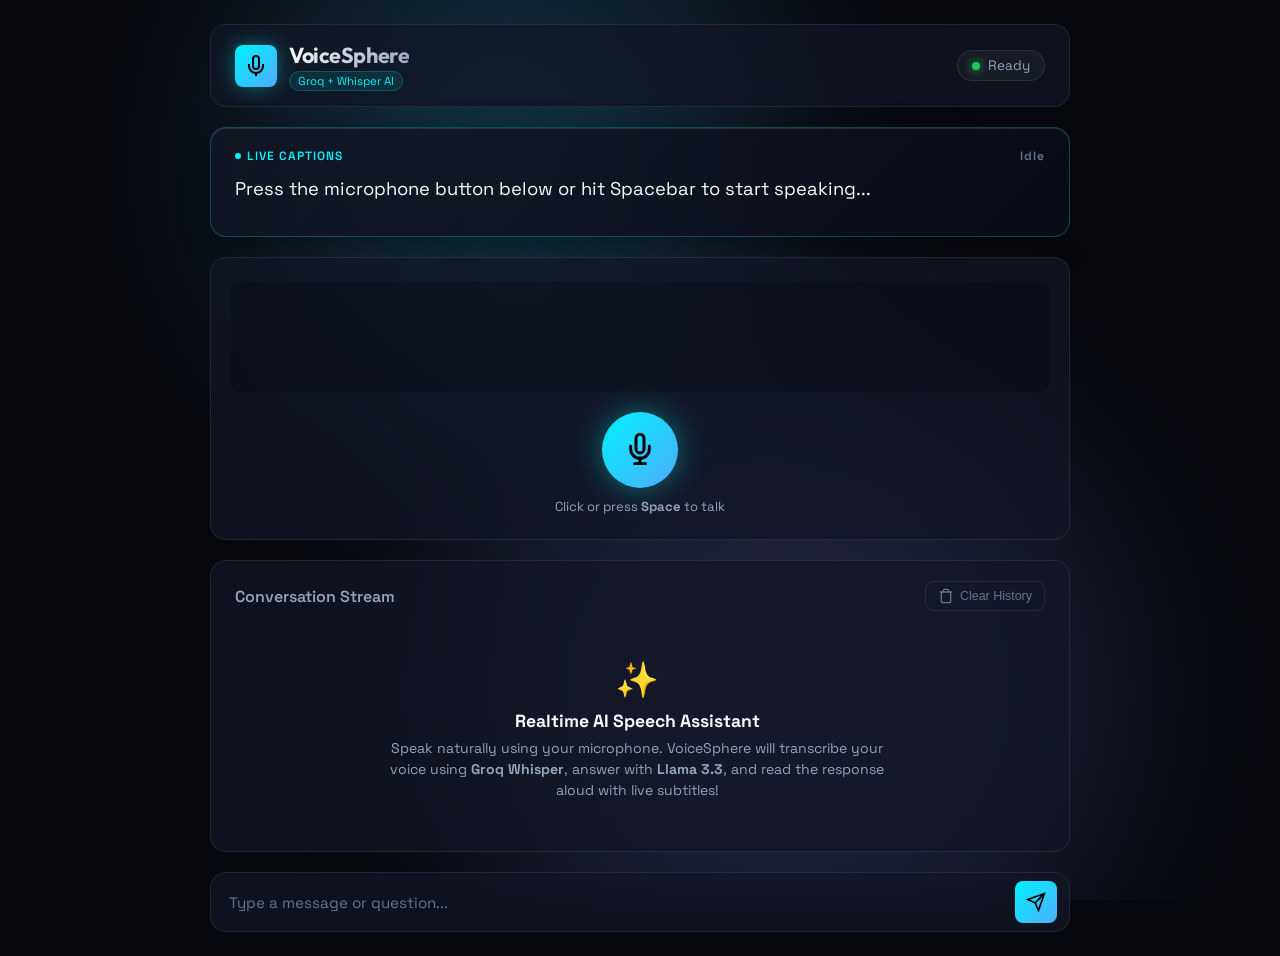
==== static/index.html @ b4faf520 "added voicesphere-ai" ====
<!DOCTYPE html>
<html lang="en">
<head>
    <meta charset="UTF-8">
    <meta name="viewport" content="width=device-width, initial-scale=1.0">
    <title>VoiceSphere - Realtime AI Voice Assistant with Live Captions</title>
    <link rel="preconnect" href="https://fonts.googleapis.com">
    <link rel="preconnect" href="https://fonts.gstatic.com" crossorigin>
    <link href="https://fonts.googleapis.com/css2?family=Outfit:wght@300;400;500;600;700&family=Space+Grotesk:wght@400;500;600;700&display=swap" rel="stylesheet">
    <link rel="stylesheet" href="/static/style.css">
    <link rel="icon" href="data:image/svg+xml,<svg xmlns=%22http://www.w3.org/2000/svg%22 viewBox=%220 0 100 100%22><text y=%22.9em%22 font-size=%2290%22>🎙️</text></svg>">
</head>
<body>
    <div class="app-background">
        <div class="glow-orb orb-1"></div>
        <div class="glow-orb orb-2"></div>
    </div>

    <div class="app-container">
        <!-- Top Navigation -->
        <header class="app-header">
            <div class="brand">
                <div class="brand-icon">
                    <svg width="24" height="24" viewBox="0 0 24 24" fill="none" stroke="currentColor" stroke-width="2">
                        <path d="M12 2a3 3 0 0 0-3 3v7a3 3 0 0 0 6 0V5a3 3 0 0 0-3-3z"/>
                        <path d="M19 10v2a7 7 0 0 1-14 0v-2"/>
                        <line x1="12" y1="19" x2="12" y2="22"/>
                    </svg>
                </div>
                <div class="brand-text">
                    <h1>VoiceSphere</h1>
                    <span class="badge">Groq + Whisper AI</span>
                </div>
            </div>

            <div class="status-container">
                <div class="status-indicator" id="statusIndicator">
                    <span class="status-dot"></span>
                    <span class="status-text" id="statusText">Ready</span>
                </div>
            </div>
        </header>

        <!-- Main Live Captions Overlay -->
        <section class="live-captions-section">
            <div class="caption-card" id="captionCard">
                <div class="caption-header">
                    <span class="caption-label" id="captionLabel">LIVE CAPTIONS</span>
                    <span class="caption-mode" id="captionMode">Idle</span>
                </div>
                <div class="caption-content" id="captionText">
                    Press the microphone button below or hit Spacebar to start speaking...
                </div>
            </div>
        </section>

        <!-- Audio Waveform Visualizer & Microphone Centerpiece -->
        <section class="visualizer-section">
            <div class="visualizer-container">
                <canvas id="visualizerCanvas" width="800" height="160"></canvas>
                
                <div class="mic-wrapper">
                    <button class="mic-button" id="micBtn" aria-label="Toggle Microphone">
                        <div class="pulse-ring"></div>
                        <div class="pulse-ring delay"></div>
                        <div class="mic-icon">
                            <svg width="32" height="32" viewBox="0 0 24 24" fill="none" stroke="currentColor" stroke-width="2.2" stroke-linecap="round" stroke-linejoin="round">
                                <path d="M12 1a3 3 0 0 0-3 3v8a3 3 0 0 0 6 0V4a3 3 0 0 0-3-3z"></path>
                                <path d="M19 10v2a7 7 0 0 1-14 0v-2"></path>
                                <line x1="12" y1="19" x2="12" y2="23"></line>
                                <line x1="8" y1="23" x2="16" y2="23"></line>
                            </svg>
                        </div>
                    </button>
                    <span class="mic-hint" id="micHint">Click or press <strong>Space</strong> to talk</span>
                </div>
            </div>
        </section>

        <!-- Conversation History Feed -->
        <section class="chat-section">
            <div class="section-title">
                <h2>Conversation Stream</h2>
                <button class="clear-btn" id="clearBtn" title="Clear conversation">
                    <svg width="16" height="16" viewBox="0 0 24 24" fill="none" stroke="currentColor" stroke-width="2">
                        <polyline points="3 6 5 6 21 6"></polyline>
                        <path d="M19 6v14a2 2 0 0 1-2 2H7a2 2 0 0 1-2-2V6m3 0V4a2 2 0 0 1 2-2h4a2 2 0 0 1 2 2v2"></path>
                    </svg>
                    Clear History
                </button>
            </div>

            <div class="chat-feed" id="chatFeed">
                <div class="welcome-message">
                    <div class="welcome-icon">✨</div>
                    <h3>Realtime AI Speech Assistant</h3>
                    <p>Speak naturally using your microphone. VoiceSphere will transcribe your voice using <strong>Groq Whisper</strong>, answer with <strong>Llama 3.3</strong>, and read the response aloud with live subtitles!</p>
                </div>
            </div>
        </section>

        <!-- Text Input Bar (Alternative to voice) -->
        <footer class="input-footer">
            <form class="text-input-form" id="textForm">
                <input type="text" id="textInput" placeholder="Type a message or question..." autocomplete="off">
                <button type="submit" class="send-btn" id="sendBtn">
                    <svg width="20" height="20" viewBox="0 0 24 24" fill="none" stroke="currentColor" stroke-width="2">
                        <line x1="22" y1="2" x2="11" y2="13"></line>
                        <polygon points="22 2 15 22 11 13 2 9 22 2"></polygon>
                    </svg>
                </button>
            </form>
        </footer>
    </div>

    <script src="/static/app.js"></script>
</body>
</html>
---- static/style.css ----
:root {
    --bg-dark: #08090e;
    --bg-card: rgba(18, 22, 36, 0.75);
    --bg-card-hover: rgba(26, 31, 52, 0.85);
    --border-color: rgba(255, 255, 255, 0.08);
    --border-glow: rgba(0, 242, 254, 0.3);
    
    --accent-cyan: #00f2fe;
    --accent-blue: #4facfe;
    --accent-purple: #7f53ac;
    --accent-pink: #ff0844;
    
    --text-primary: #f8fafc;
    --text-secondary: #94a3b8;
    --text-muted: #64748b;
    
    --font-heading: 'Outfit', sans-serif;
    --font-body: 'Space Grotesk', sans-serif;
    
    --radius-sm: 8px;
    --radius-md: 16px;
    --radius-lg: 24px;
    --radius-full: 9999px;
}

* {
    box-sizing: border-box;
    margin: 0;
    padding: 0;
}

body {
    background-color: var(--bg-dark);
    color: var(--text-primary);
    font-family: var(--font-body);
    min-height: 100vh;
    overflow-x: hidden;
    display: flex;
    justify-content: center;
}

/* Ambient Animated Glow Orbs */
.app-background {
    position: fixed;
    top: 0;
    left: 0;
    width: 100vw;
    height: 100vh;
    pointer-events: none;
    z-index: 0;
    overflow: hidden;
}

.glow-orb {
    position: absolute;
    border-radius: 50%;
    filter: blur(120px);
    opacity: 0.25;
    animation: float 20s infinite alternate ease-in-out;
}

.orb-1 {
    top: -10%;
    left: 20%;
    width: 500px;
    height: 500px;
    background: radial-gradient(circle, var(--accent-cyan), var(--accent-purple));
}

.orb-2 {
    bottom: -10%;
    right: 15%;
    width: 600px;
    height: 600px;
    background: radial-gradient(circle, var(--accent-purple), var(--accent-blue));
    animation-delay: -10s;
}

@keyframes float {
    0% { transform: translate(0, 0) scale(1); }
    50% { transform: translate(50px, 30px) scale(1.1); }
    100% { transform: translate(-30px, -40px) scale(0.95); }
}

/* Main Container */
.app-container {
    position: relative;
    z-index: 1;
    width: 100%;
    max-width: 900px;
    padding: 24px 20px;
    display: flex;
    flex-direction: column;
    gap: 20px;
    min-height: 100vh;
}

/* Header */
.app-header {
    display: flex;
    justify-content: space-between;
    align-items: center;
    padding: 16px 24px;
    background: var(--bg-card);
    backdrop-filter: blur(16px);
    border: 1px solid var(--border-color);
    border-radius: var(--radius-md);
}

.brand {
    display: flex;
    align-items: center;
    gap: 12px;
}

.brand-icon {
    width: 42px;
    height: 42px;
    border-radius: var(--radius-sm);
    background: linear-gradient(135deg, var(--accent-cyan), var(--accent-blue));
    display: flex;
    align-items: center;
    justify-content: center;
    color: #000;
    box-shadow: 0 0 20px rgba(0, 242, 254, 0.4);
}

.brand-text h1 {
    font-family: var(--font-heading);
    font-size: 1.35rem;
    font-weight: 700;
    letter-spacing: -0.02em;
    background: linear-gradient(135deg, #ffffff, #94a3b8);
    -webkit-background-clip: text;
    -webkit-text-fill-color: transparent;
}

.badge {
    font-size: 0.72rem;
    color: var(--accent-cyan);
    background: rgba(0, 242, 254, 0.1);
    padding: 2px 8px;
    border-radius: var(--radius-full);
    border: 1px solid rgba(0, 242, 254, 0.2);
}

.status-indicator {
    display: flex;
    align-items: center;
    gap: 8px;
    padding: 6px 14px;
    border-radius: var(--radius-full);
    background: rgba(255, 255, 255, 0.04);
    border: 1px solid var(--border-color);
    font-size: 0.85rem;
    color: var(--text-secondary);
    transition: all 0.3s ease;
}

.status-dot {
    width: 8px;
    height: 8px;
    border-radius: 50%;
    background-color: #22c55e;
    box-shadow: 0 0 10px #22c55e;
}

.status-indicator.listening .status-dot {
    background-color: var(--accent-cyan);
    box-shadow: 0 0 12px var(--accent-cyan);
    animation: pulse-dot 1.2s infinite;
}

.status-indicator.speaking .status-dot {
    background-color: var(--accent-purple);
    box-shadow: 0 0 12px var(--accent-purple);
    animation: pulse-dot 1.2s infinite;
}

.status-indicator.processing .status-dot {
    background-color: #f59e0b;
    box-shadow: 0 0 12px #f59e0b;
    animation: pulse-dot 1.2s infinite;
}

@keyframes pulse-dot {
    0%, 100% { opacity: 1; transform: scale(1); }
    50% { opacity: 0.4; transform: scale(1.3); }
}

/* Live Captions Display Overlay */
.live-captions-section {
    width: 100%;
}

.caption-card {
    background: linear-gradient(135deg, rgba(18, 22, 36, 0.85), rgba(10, 14, 25, 0.9));
    backdrop-filter: blur(20px);
    border: 1px solid rgba(0, 242, 254, 0.25);
    box-shadow: 0 8px 32px rgba(0, 0, 0, 0.4), inset 0 1px 0 rgba(255, 255, 255, 0.1);
    border-radius: var(--radius-md);
    padding: 20px 24px;
    min-height: 110px;
    display: flex;
    flex-direction: column;
    gap: 10px;
    transition: border-color 0.3s ease, box-shadow 0.3s ease;
}

.caption-card.active {
    border-color: var(--accent-cyan);
    box-shadow: 0 0 25px rgba(0, 242, 254, 0.25);
}

.caption-header {
    display: flex;
    justify-content: space-between;
    align-items: center;
    font-size: 0.75rem;
    letter-spacing: 0.08em;
    font-weight: 600;
}

.caption-label {
    color: var(--accent-cyan);
    text-transform: uppercase;
    display: flex;
    align-items: center;
    gap: 6px;
}

.caption-label::before {
    content: '';
    display: inline-block;
    width: 6px;
    height: 6px;
    border-radius: 50%;
    background: var(--accent-cyan);
}

.caption-mode {
    color: var(--text-muted);
}

.caption-content {
    font-size: 1.15rem;
    line-height: 1.6;
    color: var(--text-primary);
    font-weight: 400;
    word-break: break-word;
}

/* Audio Visualizer & Mic Button */
.visualizer-section {
    display: flex;
    justify-content: center;
}

.visualizer-container {
    width: 100%;
    background: var(--bg-card);
    backdrop-filter: blur(16px);
    border: 1px solid var(--border-color);
    border-radius: var(--radius-md);
    padding: 24px 20px;
    display: flex;
    flex-direction: column;
    align-items: center;
    gap: 20px;
    position: relative;
}

#visualizerCanvas {
    width: 100%;
    height: 110px;
    border-radius: var(--radius-sm);
    background: rgba(0, 0, 0, 0.2);
}

.mic-wrapper {
    display: flex;
    flex-direction: column;
    align-items: center;
    gap: 10px;
}

.mic-button {
    position: relative;
    width: 76px;
    height: 76px;
    border-radius: 50%;
    border: none;
    background: linear-gradient(135deg, var(--accent-cyan), var(--accent-blue));
    color: #000;
    cursor: pointer;
    display: flex;
    align-items: center;
    justify-content: center;
    box-shadow: 0 0 30px rgba(0, 242, 254, 0.4);
    transition: transform 0.2s ease, box-shadow 0.3s ease;
}

.mic-button:hover {
    transform: scale(1.06);
    box-shadow: 0 0 40px rgba(0, 242, 254, 0.6);
}

.mic-button.recording {
    background: linear-gradient(135deg, #ff0844, #ffb199);
    color: #fff;
    box-shadow: 0 0 40px rgba(255, 8, 68, 0.6);
}

.pulse-ring {
    position: absolute;
    top: 0;
    left: 0;
    width: 100%;
    height: 100%;
    border-radius: 50%;
    border: 2px solid var(--accent-cyan);
    opacity: 0;
    pointer-events: none;
}

.mic-button.recording .pulse-ring {
    border-color: var(--accent-pink);
    animation: ripple 1.6s infinite ease-out;
}

.mic-button.recording .pulse-ring.delay {
    animation-delay: 0.8s;
}

@keyframes ripple {
    0% { transform: scale(1); opacity: 0.8; }
    100% { transform: scale(1.8); opacity: 0; }
}

.mic-hint {
    font-size: 0.82rem;
    color: var(--text-secondary);
}

/* Chat Feed */
.chat-section {
    flex: 1;
    background: var(--bg-card);
    backdrop-filter: blur(16px);
    border: 1px solid var(--border-color);
    border-radius: var(--radius-md);
    padding: 20px 24px;
    display: flex;
    flex-direction: column;
    gap: 16px;
    max-height: 400px;
    overflow: hidden;
}

.section-title {
    display: flex;
    justify-content: space-between;
    align-items: center;
}

.section-title h2 {
    font-size: 1rem;
    font-weight: 600;
    color: var(--text-secondary);
}

.clear-btn {
    background: transparent;
    border: 1px solid var(--border-color);
    color: var(--text-muted);
    padding: 6px 12px;
    border-radius: var(--radius-sm);
    font-size: 0.78rem;
    cursor: pointer;
    display: flex;
    align-items: center;
    gap: 6px;
    transition: all 0.2s ease;
}

.clear-btn:hover {
    color: var(--text-primary);
    border-color: rgba(255, 255, 255, 0.2);
}

.chat-feed {
    flex: 1;
    overflow-y: auto;
    display: flex;
    flex-direction: column;
    gap: 16px;
    padding-right: 6px;
}

.chat-feed::-webkit-scrollbar {
    width: 5px;
}

.chat-feed::-webkit-scrollbar-thumb {
    background: rgba(255, 255, 255, 0.1);
    border-radius: 4px;
}

.welcome-message {
    text-align: center;
    padding: 30px 20px;
    color: var(--text-secondary);
}

.welcome-icon {
    font-size: 2.2rem;
    margin-bottom: 8px;
}

.welcome-message h3 {
    font-size: 1.1rem;
    color: var(--text-primary);
    margin-bottom: 6px;
}

.welcome-message p {
    font-size: 0.88rem;
    line-height: 1.5;
    max-width: 500px;
    margin: 0 auto;
}

.chat-bubble {
    display: flex;
    flex-direction: column;
    gap: 6px;
    max-width: 85%;
    animation: fadeIn 0.3s ease;
}

@keyframes fadeIn {
    from { opacity: 0; transform: translateY(10px); }
    to { opacity: 1; transform: translateY(0); }
}

.chat-bubble.user {
    align-self: flex-end;
}

.chat-bubble.assistant {
    align-self: flex-start;
}

.bubble-role {
    font-size: 0.72rem;
    font-weight: 600;
    color: var(--text-muted);
    text-transform: uppercase;
    letter-spacing: 0.05em;
    padding: 0 4px;
}

.bubble-text {
    padding: 12px 16px;
    border-radius: var(--radius-md);
    font-size: 0.95rem;
    line-height: 1.5;
}

.user .bubble-text {
    background: linear-gradient(135deg, var(--accent-blue), var(--accent-purple));
    color: #fff;
    border-bottom-right-radius: 4px;
}

.assistant .bubble-text {
    background: rgba(255, 255, 255, 0.06);
    border: 1px solid var(--border-color);
    color: var(--text-primary);
    border-bottom-left-radius: 4px;
}

/* Footer Input */
.input-footer {
    width: 100%;
}

.text-input-form {
    display: flex;
    gap: 12px;
    background: var(--bg-card);
    backdrop-filter: blur(16px);
    border: 1px solid var(--border-color);
    border-radius: var(--radius-md);
    padding: 8px 12px 8px 18px;
}

.text-input-form input {
    flex: 1;
    background: transparent;
    border: none;
    outline: none;
    color: var(--text-primary);
    font-size: 0.95rem;
    font-family: var(--font-body);
}

.text-input-form input::placeholder {
    color: var(--text-muted);
}

.send-btn {
    background: linear-gradient(135deg, var(--accent-cyan), var(--accent-blue));
    border: none;
    color: #000;
    width: 42px;
    height: 42px;
    border-radius: var(--radius-sm);
    cursor: pointer;
    display: flex;
    align-items: center;
    justify-content: center;
    transition: transform 0.2s ease;
}

.send-btn:hover {
    transform: scale(1.05);
}
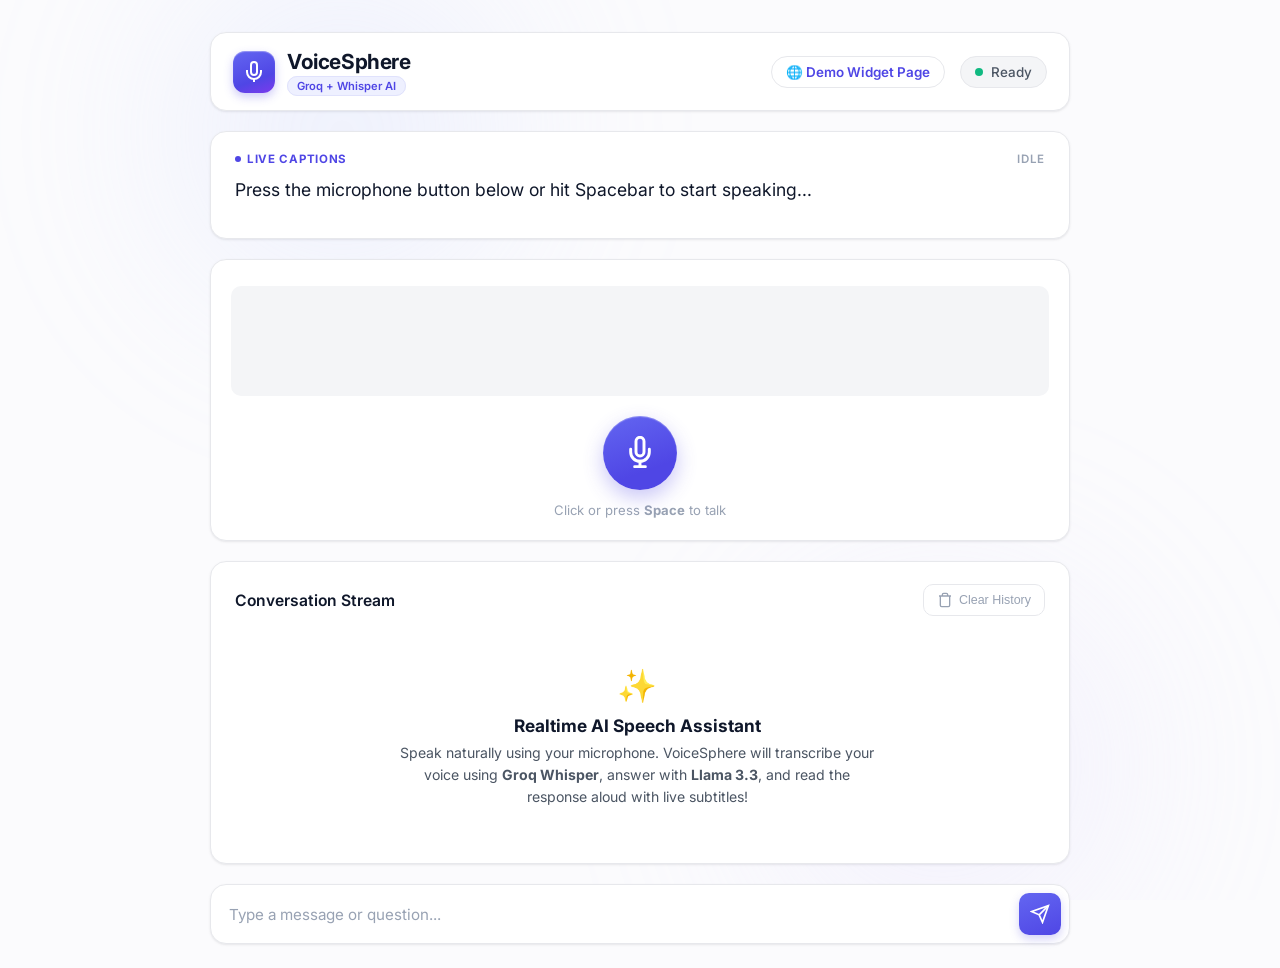
==== commit f268b2a2: "UPDATED UI" ====
--- a/static/index.html
+++ b/static/index.html
@@ -6,7 +6,7 @@
     <title>VoiceSphere - Realtime AI Voice Assistant with Live Captions</title>
     <link rel="preconnect" href="https://fonts.googleapis.com">
     <link rel="preconnect" href="https://fonts.gstatic.com" crossorigin>
-    <link href="https://fonts.googleapis.com/css2?family=Outfit:wght@300;400;500;600;700&family=Space+Grotesk:wght@400;500;600;700&display=swap" rel="stylesheet">
+    <link href="https://fonts.googleapis.com/css2?family=Inter:wght@400;500;600;700;800&display=swap" rel="stylesheet">
     <link rel="stylesheet" href="/static/style.css">
     <link rel="icon" href="data:image/svg+xml,<svg xmlns=%22http://www.w3.org/2000/svg%22 viewBox=%220 0 100 100%22><text y=%22.9em%22 font-size=%2290%22>🎙️</text></svg>">
 </head>
@@ -33,7 +33,8 @@
                 </div>
             </div>
 
-            <div class="status-container">
+            <div class="status-container" style="display: flex; align-items: center; gap: 15px;">
+                <a href="/static/widget-demo.html" target="_blank" style="font-size: 0.84rem; font-weight: 600; color: var(--accent-primary); text-decoration: none; border: 1px solid var(--border-color); padding: 7px 14px; border-radius: var(--radius-full); background: var(--bg-card); transition: all 0.2s var(--ease);" onmouseover="this.style.borderColor='var(--accent-primary)'" onmouseout="this.style.borderColor='var(--border-color)'">🌐 Demo Widget Page</a>
                 <div class="status-indicator" id="statusIndicator">
                     <span class="status-dot"></span>
                     <span class="status-text" id="statusText">Ready</span>
@@ -114,5 +115,10 @@
     </div>
 
     <script src="/static/app.js"></script>
+    <script src="/widget.js"
+            data-agent-name="VoiceSphere Widget"
+            data-color="#7c3aed"
+            data-greeting="Hi! I am the floating VoiceSphere widget. Ask me anything!"
+            data-position="bottom-right"></script>
 </body>
 </html>
--- a/static/style.css
+++ b/static/style.css
@@ -1,26 +1,46 @@
+@import url('https://fonts.googleapis.com/css2?family=Inter:wght@400;500;600;700;800&display=swap');
+
 :root {
-    --bg-dark: #08090e;
-    --bg-card: rgba(18, 22, 36, 0.75);
-    --bg-card-hover: rgba(26, 31, 52, 0.85);
-    --border-color: rgba(255, 255, 255, 0.08);
-    --border-glow: rgba(0, 242, 254, 0.3);
-    
-    --accent-cyan: #00f2fe;
-    --accent-blue: #4facfe;
-    --accent-purple: #7f53ac;
-    --accent-pink: #ff0844;
-    
-    --text-primary: #f8fafc;
-    --text-secondary: #94a3b8;
-    --text-muted: #64748b;
-    
-    --font-heading: 'Outfit', sans-serif;
-    --font-body: 'Space Grotesk', sans-serif;
-    
-    --radius-sm: 8px;
+    /* Surfaces */
+    --bg: #fbfbfd;
+    --bg-subtle: #f4f5f7;
+    --bg-card: #ffffff;
+    --border-color: #e7e8ec;
+    --border-hover: #d3d6dd;
+
+    /* Brand accent — calm indigo, Linear/Stripe inspired */
+    --accent-primary: #4f46e5;
+    --accent-primary-hover: #4338ca;
+    --accent-primary-soft: #eef0ff;
+    --accent-violet: #7c3aed;
+
+    /* Status accents */
+    --accent-green: #10b981;
+    --accent-green-soft: #ecfdf5;
+    --accent-amber: #f59e0b;
+    --accent-amber-soft: #fffbeb;
+    --accent-red: #ef4444;
+    --accent-red-soft: #fef2f2;
+
+    /* Text */
+    --text-primary: #0f172a;
+    --text-secondary: #4b5563;
+    --text-muted: #98a2b3;
+
+    --font-heading: 'Inter', -apple-system, BlinkMacSystemFont, sans-serif;
+    --font-body: 'Inter', -apple-system, BlinkMacSystemFont, sans-serif;
+
+    --radius-sm: 10px;
     --radius-md: 16px;
-    --radius-lg: 24px;
+    --radius-lg: 22px;
     --radius-full: 9999px;
+
+    --shadow-xs: 0 1px 2px rgba(16, 24, 40, 0.04);
+    --shadow-sm: 0 1px 3px rgba(16, 24, 40, 0.06), 0 1px 2px rgba(16, 24, 40, 0.04);
+    --shadow-md: 0 6px 16px rgba(16, 24, 40, 0.08), 0 2px 4px rgba(16, 24, 40, 0.04);
+    --shadow-lg: 0 16px 40px rgba(16, 24, 40, 0.10), 0 4px 12px rgba(16, 24, 40, 0.05);
+
+    --ease: cubic-bezier(0.4, 0, 0.2, 1);
 }
 
 * {
@@ -30,16 +50,17 @@
 }
 
 body {
-    background-color: var(--bg-dark);
+    background-color: var(--bg);
     color: var(--text-primary);
     font-family: var(--font-body);
     min-height: 100vh;
     overflow-x: hidden;
     display: flex;
     justify-content: center;
-}
-
-/* Ambient Animated Glow Orbs */
+    -webkit-font-smoothing: antialiased;
+}
+
+/* Soft ambient gradient washes — subtle depth, not glassmorphic/neon */
 .app-background {
     position: fixed;
     top: 0;
@@ -54,32 +75,24 @@
 .glow-orb {
     position: absolute;
     border-radius: 50%;
-    filter: blur(120px);
-    opacity: 0.25;
-    animation: float 20s infinite alternate ease-in-out;
+    filter: blur(90px);
+    opacity: 0.35;
 }
 
 .orb-1 {
-    top: -10%;
-    left: 20%;
-    width: 500px;
-    height: 500px;
-    background: radial-gradient(circle, var(--accent-cyan), var(--accent-purple));
+    top: -12%;
+    left: 8%;
+    width: 480px;
+    height: 480px;
+    background: radial-gradient(circle, #c7d2fe, transparent 70%);
 }
 
 .orb-2 {
-    bottom: -10%;
-    right: 15%;
-    width: 600px;
-    height: 600px;
-    background: radial-gradient(circle, var(--accent-purple), var(--accent-blue));
-    animation-delay: -10s;
-}
-
-@keyframes float {
-    0% { transform: translate(0, 0) scale(1); }
-    50% { transform: translate(50px, 30px) scale(1.1); }
-    100% { transform: translate(-30px, -40px) scale(0.95); }
+    bottom: -14%;
+    right: 6%;
+    width: 520px;
+    height: 520px;
+    background: radial-gradient(circle, #ddd6fe, transparent 70%);
 }
 
 /* Main Container */
@@ -88,7 +101,7 @@
     z-index: 1;
     width: 100%;
     max-width: 900px;
-    padding: 24px 20px;
+    padding: 32px 20px 24px;
     display: flex;
     flex-direction: column;
     gap: 20px;
@@ -100,11 +113,11 @@
     display: flex;
     justify-content: space-between;
     align-items: center;
-    padding: 16px 24px;
+    padding: 16px 22px;
     background: var(--bg-card);
-    backdrop-filter: blur(16px);
     border: 1px solid var(--border-color);
     border-radius: var(--radius-md);
+    box-shadow: var(--shadow-sm);
 }
 
 .brand {
@@ -116,113 +129,123 @@
 .brand-icon {
     width: 42px;
     height: 42px;
-    border-radius: var(--radius-sm);
-    background: linear-gradient(135deg, var(--accent-cyan), var(--accent-blue));
+    border-radius: 12px;
+    background: linear-gradient(160deg, #6366f1, var(--accent-primary) 65%, var(--accent-violet));
     display: flex;
     align-items: center;
     justify-content: center;
-    color: #000;
-    box-shadow: 0 0 20px rgba(0, 242, 254, 0.4);
+    color: #fff;
+    box-shadow: 0 4px 10px rgba(79, 70, 229, 0.28), inset 0 1px 1px rgba(255, 255, 255, 0.35);
 }
 
 .brand-text h1 {
     font-family: var(--font-heading);
-    font-size: 1.35rem;
+    font-size: 1.3rem;
     font-weight: 700;
     letter-spacing: -0.02em;
-    background: linear-gradient(135deg, #ffffff, #94a3b8);
-    -webkit-background-clip: text;
-    -webkit-text-fill-color: transparent;
+    color: var(--text-primary);
 }
 
 .badge {
-    font-size: 0.72rem;
-    color: var(--accent-cyan);
-    background: rgba(0, 242, 254, 0.1);
-    padding: 2px 8px;
+    font-size: 0.7rem;
+    font-weight: 600;
+    color: var(--accent-primary);
+    background: var(--accent-primary-soft);
+    padding: 2px 9px;
     border-radius: var(--radius-full);
-    border: 1px solid rgba(0, 242, 254, 0.2);
-}
+    border: 1px solid #e0e2fc;
+}
+
+.status-container { display: flex; align-items: center; }
 
 .status-indicator {
     display: flex;
     align-items: center;
     gap: 8px;
-    padding: 6px 14px;
+    padding: 7px 14px;
     border-radius: var(--radius-full);
-    background: rgba(255, 255, 255, 0.04);
-    border: 1px solid var(--border-color);
-    font-size: 0.85rem;
+    background: var(--bg-subtle);
+    border: 1px solid var(--border-color);
+    font-size: 0.84rem;
+    font-weight: 500;
     color: var(--text-secondary);
-    transition: all 0.3s ease;
+    transition: all 0.25s var(--ease);
 }
 
 .status-dot {
     width: 8px;
     height: 8px;
     border-radius: 50%;
-    background-color: #22c55e;
-    box-shadow: 0 0 10px #22c55e;
-}
-
+    background-color: var(--accent-green);
+}
+
+.status-indicator.listening {
+    background: #eef2ff;
+    border-color: #dfe3fd;
+    color: var(--accent-primary);
+}
 .status-indicator.listening .status-dot {
-    background-color: var(--accent-cyan);
-    box-shadow: 0 0 12px var(--accent-cyan);
+    background-color: var(--accent-primary);
     animation: pulse-dot 1.2s infinite;
 }
 
+.status-indicator.speaking {
+    background: #f5f3ff;
+    border-color: #e6e1fc;
+    color: var(--accent-violet);
+}
 .status-indicator.speaking .status-dot {
-    background-color: var(--accent-purple);
-    box-shadow: 0 0 12px var(--accent-purple);
+    background-color: var(--accent-violet);
     animation: pulse-dot 1.2s infinite;
 }
 
+.status-indicator.processing {
+    background: var(--accent-amber-soft);
+    border-color: #fde9bd;
+    color: #b45309;
+}
 .status-indicator.processing .status-dot {
-    background-color: #f59e0b;
-    box-shadow: 0 0 12px #f59e0b;
+    background-color: var(--accent-amber);
     animation: pulse-dot 1.2s infinite;
 }
 
 @keyframes pulse-dot {
     0%, 100% { opacity: 1; transform: scale(1); }
-    50% { opacity: 0.4; transform: scale(1.3); }
-}
-
-/* Live Captions Display Overlay */
-.live-captions-section {
-    width: 100%;
-}
+    50% { opacity: 0.45; transform: scale(1.25); }
+}
+
+/* Live Captions Display */
+.live-captions-section { width: 100%; }
 
 .caption-card {
-    background: linear-gradient(135deg, rgba(18, 22, 36, 0.85), rgba(10, 14, 25, 0.9));
-    backdrop-filter: blur(20px);
-    border: 1px solid rgba(0, 242, 254, 0.25);
-    box-shadow: 0 8px 32px rgba(0, 0, 0, 0.4), inset 0 1px 0 rgba(255, 255, 255, 0.1);
+    background: var(--bg-card);
+    border: 1px solid var(--border-color);
+    box-shadow: var(--shadow-sm);
     border-radius: var(--radius-md);
     padding: 20px 24px;
-    min-height: 110px;
+    min-height: 108px;
     display: flex;
     flex-direction: column;
     gap: 10px;
-    transition: border-color 0.3s ease, box-shadow 0.3s ease;
+    transition: border-color 0.25s var(--ease), box-shadow 0.25s var(--ease);
 }
 
 .caption-card.active {
-    border-color: var(--accent-cyan);
-    box-shadow: 0 0 25px rgba(0, 242, 254, 0.25);
+    border-color: #c7d2fe;
+    box-shadow: var(--shadow-md), 0 0 0 3px var(--accent-primary-soft);
 }
 
 .caption-header {
     display: flex;
     justify-content: space-between;
     align-items: center;
-    font-size: 0.75rem;
-    letter-spacing: 0.08em;
-    font-weight: 600;
+    font-size: 0.72rem;
+    letter-spacing: 0.06em;
+    font-weight: 700;
 }
 
 .caption-label {
-    color: var(--accent-cyan);
+    color: var(--accent-primary);
     text-transform: uppercase;
     display: flex;
     align-items: center;
@@ -235,15 +258,17 @@
     width: 6px;
     height: 6px;
     border-radius: 50%;
-    background: var(--accent-cyan);
+    background: var(--accent-primary);
 }
 
 .caption-mode {
     color: var(--text-muted);
+    text-transform: uppercase;
+    font-weight: 600;
 }
 
 .caption-content {
-    font-size: 1.15rem;
+    font-size: 1.1rem;
     line-height: 1.6;
     color: var(--text-primary);
     font-weight: 400;
@@ -251,18 +276,15 @@
 }
 
 /* Audio Visualizer & Mic Button */
-.visualizer-section {
-    display: flex;
-    justify-content: center;
-}
+.visualizer-section { display: flex; justify-content: center; }
 
 .visualizer-container {
     width: 100%;
     background: var(--bg-card);
-    backdrop-filter: blur(16px);
     border: 1px solid var(--border-color);
     border-radius: var(--radius-md);
-    padding: 24px 20px;
+    box-shadow: var(--shadow-sm);
+    padding: 26px 20px 22px;
     display: flex;
     flex-direction: column;
     align-items: center;
@@ -274,41 +296,40 @@
     width: 100%;
     height: 110px;
     border-radius: var(--radius-sm);
-    background: rgba(0, 0, 0, 0.2);
+    background: var(--bg-subtle);
 }
 
 .mic-wrapper {
     display: flex;
     flex-direction: column;
     align-items: center;
-    gap: 10px;
+    gap: 12px;
 }
 
 .mic-button {
     position: relative;
-    width: 76px;
-    height: 76px;
+    width: 74px;
+    height: 74px;
     border-radius: 50%;
     border: none;
-    background: linear-gradient(135deg, var(--accent-cyan), var(--accent-blue));
-    color: #000;
+    background: linear-gradient(160deg, #6366f1, var(--accent-primary) 70%);
+    color: #fff;
     cursor: pointer;
     display: flex;
     align-items: center;
     justify-content: center;
-    box-shadow: 0 0 30px rgba(0, 242, 254, 0.4);
-    transition: transform 0.2s ease, box-shadow 0.3s ease;
+    box-shadow: 0 8px 20px rgba(79, 70, 229, 0.3), inset 0 1px 1px rgba(255, 255, 255, 0.3);
+    transition: transform 0.2s var(--ease), box-shadow 0.25s var(--ease);
 }
 
 .mic-button:hover {
-    transform: scale(1.06);
-    box-shadow: 0 0 40px rgba(0, 242, 254, 0.6);
+    transform: translateY(-2px) scale(1.04);
+    box-shadow: 0 12px 26px rgba(79, 70, 229, 0.36), inset 0 1px 1px rgba(255, 255, 255, 0.3);
 }
 
 .mic-button.recording {
-    background: linear-gradient(135deg, #ff0844, #ffb199);
-    color: #fff;
-    box-shadow: 0 0 40px rgba(255, 8, 68, 0.6);
+    background: linear-gradient(160deg, #f87171, var(--accent-red) 70%);
+    box-shadow: 0 8px 22px rgba(239, 68, 68, 0.34), inset 0 1px 1px rgba(255, 255, 255, 0.3);
 }
 
 .pulse-ring {
@@ -318,38 +339,33 @@
     width: 100%;
     height: 100%;
     border-radius: 50%;
-    border: 2px solid var(--accent-cyan);
+    border: 2px solid var(--accent-primary);
     opacity: 0;
     pointer-events: none;
 }
 
 .mic-button.recording .pulse-ring {
-    border-color: var(--accent-pink);
+    border-color: var(--accent-red);
     animation: ripple 1.6s infinite ease-out;
 }
 
-.mic-button.recording .pulse-ring.delay {
-    animation-delay: 0.8s;
-}
+.mic-button.recording .pulse-ring.delay { animation-delay: 0.8s; }
 
 @keyframes ripple {
-    0% { transform: scale(1); opacity: 0.8; }
-    100% { transform: scale(1.8); opacity: 0; }
-}
-
-.mic-hint {
-    font-size: 0.82rem;
-    color: var(--text-secondary);
-}
+    0% { transform: scale(1); opacity: 0.5; }
+    100% { transform: scale(1.85); opacity: 0; }
+}
+
+.mic-hint { font-size: 0.82rem; color: var(--text-muted); }
 
 /* Chat Feed */
 .chat-section {
     flex: 1;
     background: var(--bg-card);
-    backdrop-filter: blur(16px);
     border: 1px solid var(--border-color);
     border-radius: var(--radius-md);
-    padding: 20px 24px;
+    box-shadow: var(--shadow-sm);
+    padding: 22px 24px;
     display: flex;
     flex-direction: column;
     gap: 16px;
@@ -357,35 +373,33 @@
     overflow: hidden;
 }
 
-.section-title {
-    display: flex;
-    justify-content: space-between;
-    align-items: center;
-}
+.section-title { display: flex; justify-content: space-between; align-items: center; }
 
 .section-title h2 {
-    font-size: 1rem;
+    font-size: 0.98rem;
     font-weight: 600;
-    color: var(--text-secondary);
+    color: var(--text-primary);
 }
 
 .clear-btn {
     background: transparent;
     border: 1px solid var(--border-color);
     color: var(--text-muted);
-    padding: 6px 12px;
+    padding: 7px 13px;
     border-radius: var(--radius-sm);
     font-size: 0.78rem;
+    font-weight: 500;
     cursor: pointer;
     display: flex;
     align-items: center;
     gap: 6px;
-    transition: all 0.2s ease;
+    transition: all 0.2s var(--ease);
 }
 
 .clear-btn:hover {
     color: var(--text-primary);
-    border-color: rgba(255, 255, 255, 0.2);
+    border-color: var(--border-hover);
+    background: var(--bg-subtle);
 }
 
 .chat-feed {
@@ -397,37 +411,34 @@
     padding-right: 6px;
 }
 
-.chat-feed::-webkit-scrollbar {
-    width: 5px;
-}
-
-.chat-feed::-webkit-scrollbar-thumb {
-    background: rgba(255, 255, 255, 0.1);
-    border-radius: 4px;
-}
+.chat-feed::-webkit-scrollbar { width: 5px; }
+.chat-feed::-webkit-scrollbar-thumb { background: var(--border-color); border-radius: 4px; }
+.chat-feed::-webkit-scrollbar-thumb:hover { background: var(--border-hover); }
 
 .welcome-message {
     text-align: center;
-    padding: 30px 20px;
+    padding: 34px 20px;
     color: var(--text-secondary);
 }
 
 .welcome-icon {
-    font-size: 2.2rem;
-    margin-bottom: 8px;
+    font-size: 2rem;
+    margin-bottom: 10px;
 }
 
 .welcome-message h3 {
-    font-size: 1.1rem;
+    font-size: 1.08rem;
+    font-weight: 700;
     color: var(--text-primary);
     margin-bottom: 6px;
 }
 
 .welcome-message p {
     font-size: 0.88rem;
-    line-height: 1.5;
-    max-width: 500px;
+    line-height: 1.55;
+    max-width: 480px;
     margin: 0 auto;
+    color: var(--text-secondary);
 }
 
 .chat-bubble {
@@ -435,25 +446,20 @@
     flex-direction: column;
     gap: 6px;
     max-width: 85%;
-    animation: fadeIn 0.3s ease;
+    animation: fadeIn 0.3s var(--ease);
 }
 
 @keyframes fadeIn {
-    from { opacity: 0; transform: translateY(10px); }
+    from { opacity: 0; transform: translateY(8px); }
     to { opacity: 1; transform: translateY(0); }
 }
 
-.chat-bubble.user {
-    align-self: flex-end;
-}
-
-.chat-bubble.assistant {
-    align-self: flex-start;
-}
+.chat-bubble.user { align-self: flex-end; }
+.chat-bubble.assistant { align-self: flex-start; }
 
 .bubble-role {
-    font-size: 0.72rem;
-    font-weight: 600;
+    font-size: 0.7rem;
+    font-weight: 700;
     color: var(--text-muted);
     text-transform: uppercase;
     letter-spacing: 0.05em;
@@ -464,35 +470,40 @@
     padding: 12px 16px;
     border-radius: var(--radius-md);
     font-size: 0.95rem;
-    line-height: 1.5;
+    line-height: 1.55;
 }
 
 .user .bubble-text {
-    background: linear-gradient(135deg, var(--accent-blue), var(--accent-purple));
+    background: linear-gradient(160deg, #6366f1, var(--accent-primary));
     color: #fff;
-    border-bottom-right-radius: 4px;
+    border-bottom-right-radius: 5px;
+    box-shadow: 0 4px 12px rgba(79, 70, 229, 0.2);
 }
 
 .assistant .bubble-text {
-    background: rgba(255, 255, 255, 0.06);
-    border: 1px solid var(--border-color);
-    color: var(--text-primary);
-    border-bottom-left-radius: 4px;
+    background: var(--bg-subtle);
+    border: 1px solid var(--border-color);
+    color: var(--text-primary);
+    border-bottom-left-radius: 5px;
 }
 
 /* Footer Input */
-.input-footer {
-    width: 100%;
-}
+.input-footer { width: 100%; }
 
 .text-input-form {
     display: flex;
     gap: 12px;
     background: var(--bg-card);
-    backdrop-filter: blur(16px);
     border: 1px solid var(--border-color);
     border-radius: var(--radius-md);
-    padding: 8px 12px 8px 18px;
+    box-shadow: var(--shadow-sm);
+    padding: 8px 8px 8px 18px;
+    transition: border-color 0.2s var(--ease), box-shadow 0.2s var(--ease);
+}
+
+.text-input-form:focus-within {
+    border-color: #c7d2fe;
+    box-shadow: var(--shadow-sm), 0 0 0 3px var(--accent-primary-soft);
 }
 
 .text-input-form input {
@@ -505,14 +516,12 @@
     font-family: var(--font-body);
 }
 
-.text-input-form input::placeholder {
-    color: var(--text-muted);
-}
+.text-input-form input::placeholder { color: var(--text-muted); }
 
 .send-btn {
-    background: linear-gradient(135deg, var(--accent-cyan), var(--accent-blue));
+    background: linear-gradient(160deg, #6366f1, var(--accent-primary));
     border: none;
-    color: #000;
+    color: #fff;
     width: 42px;
     height: 42px;
     border-radius: var(--radius-sm);
@@ -520,9 +529,18 @@
     display: flex;
     align-items: center;
     justify-content: center;
-    transition: transform 0.2s ease;
+    box-shadow: 0 4px 10px rgba(79, 70, 229, 0.25);
+    transition: transform 0.2s var(--ease), box-shadow 0.2s var(--ease);
 }
 
 .send-btn:hover {
-    transform: scale(1.05);
-}
+    transform: translateY(-1px) scale(1.04);
+    box-shadow: 0 6px 14px rgba(79, 70, 229, 0.32);
+}
+
+/* Responsive */
+@media (max-width: 640px) {
+    .app-header { flex-wrap: wrap; gap: 12px; }
+    .brand-text h1 { font-size: 1.15rem; }
+    .caption-content { font-size: 1rem; }
+}
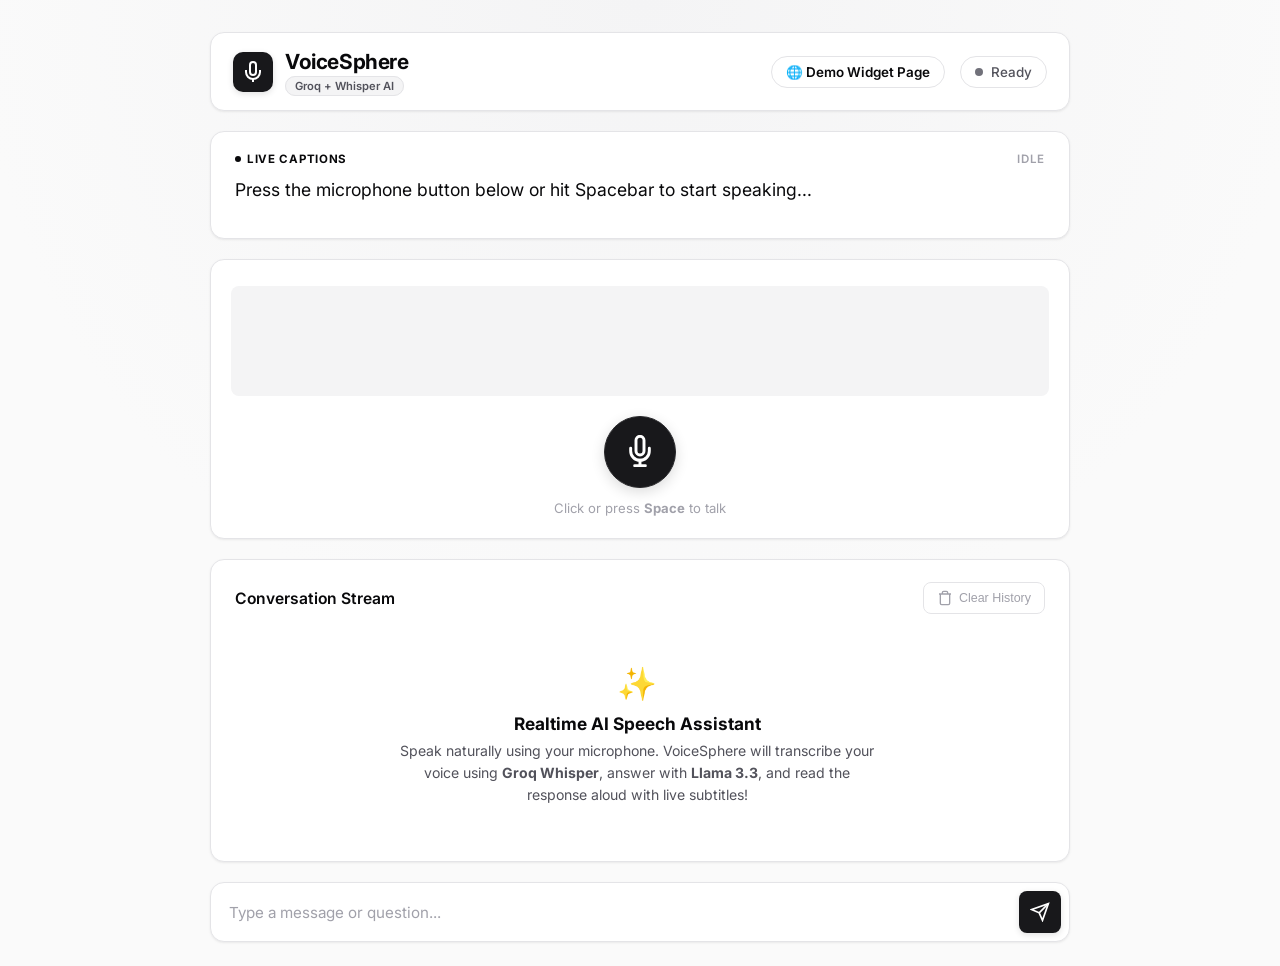
==== commit 4eb26282: "style: switch to minimalist light monochrome design for UI and OG banner" ====
--- a/static/index.html
+++ b/static/index.html
@@ -3,7 +3,35 @@
 <head>
     <meta charset="UTF-8">
     <meta name="viewport" content="width=device-width, initial-scale=1.0">
-    <title>VoiceSphere - Realtime AI Voice Assistant with Live Captions</title>
+    <title>VoiceSphere AI - Real-Time Speech Assistant with Live Captions</title>
+    <meta name="description" content="VoiceSphere is a high-performance real-time AI voice assistant powered by Groq Whisper Large v3 and Llama 3.3. Experience ultra-fast voice conversations, real-time live subtitles, interactive soundwave visualizer, and streaming multi-language speech.">
+    <meta name="author" content="VoiceSphere AI">
+    <link rel="canonical" href="https://voicesphere-ai.vercel.app/">
+
+    <!-- Open Graph / LinkedIn / Discord / Facebook -->
+    <meta property="og:type" content="website">
+    <meta property="og:url" content="https://voicesphere-ai.vercel.app/">
+    <meta property="og:site_name" content="VoiceSphere AI">
+    <meta property="og:title" content="VoiceSphere AI - Real-Time Speech Assistant with Live Captions">
+    <meta property="og:description" content="Real-time speech assistant with live subtitles and soundwave visualizer, powered by Groq Whisper Large v3 and Llama 3.3 70B.">
+    <meta property="og:image" content="https://voicesphere-ai.vercel.app/og-image.png">
+    <meta property="og:image:secure_url" content="https://voicesphere-ai.vercel.app/og-image.png">
+    <meta property="og:image:type" content="image/png">
+    <meta property="og:image:width" content="1200">
+    <meta property="og:image:height" content="630">
+    <meta property="og:image:alt" content="VoiceSphere AI - Real-Time Speech Assistant with Live Captions">
+    <meta property="og:locale" content="en_US">
+
+    <!-- Twitter / X -->
+    <meta name="twitter:card" content="summary_large_image">
+    <meta name="twitter:url" content="https://voicesphere-ai.vercel.app/">
+    <meta name="twitter:title" content="VoiceSphere AI - Real-Time Speech Assistant with Live Captions">
+    <meta name="twitter:description" content="Real-time speech assistant with live subtitles and soundwave visualizer, powered by Groq Whisper Large v3 and Llama 3.3 70B.">
+    <meta name="twitter:image" content="https://voicesphere-ai.vercel.app/og-image.png">
+    <meta name="twitter:image:alt" content="VoiceSphere AI Social Preview">
+
+    <!-- Theme & Icons -->
+    <meta name="theme-color" content="#ffffff">
     <link rel="preconnect" href="https://fonts.googleapis.com">
     <link rel="preconnect" href="https://fonts.gstatic.com" crossorigin>
     <link href="https://fonts.googleapis.com/css2?family=Inter:wght@400;500;600;700;800&display=swap" rel="stylesheet">
@@ -34,7 +62,7 @@
             </div>
 
             <div class="status-container" style="display: flex; align-items: center; gap: 15px;">
-                <a href="/static/widget-demo.html" target="_blank" style="font-size: 0.84rem; font-weight: 600; color: var(--accent-primary); text-decoration: none; border: 1px solid var(--border-color); padding: 7px 14px; border-radius: var(--radius-full); background: var(--bg-card); transition: all 0.2s var(--ease);" onmouseover="this.style.borderColor='var(--accent-primary)'" onmouseout="this.style.borderColor='var(--border-color)'">🌐 Demo Widget Page</a>
+                <a href="/static/widget-demo.html" target="_blank" style="font-size: 0.84rem; font-weight: 600; color: var(--text-primary); text-decoration: none; border: 1px solid var(--border-color); padding: 7px 14px; border-radius: var(--radius-full); background: var(--bg-card); transition: all 0.2s var(--ease);" onmouseover="this.style.borderColor='var(--text-primary)'" onmouseout="this.style.borderColor='var(--border-color)'">🌐 Demo Widget Page</a>
                 <div class="status-indicator" id="statusIndicator">
                     <span class="status-dot"></span>
                     <span class="status-text" id="statusText">Ready</span>
@@ -117,7 +145,7 @@
     <script src="/static/app.js"></script>
     <script src="/widget.js"
             data-agent-name="VoiceSphere Widget"
-            data-color="#7c3aed"
+            data-color="#18181b"
             data-greeting="Hi! I am the floating VoiceSphere widget. Ask me anything!"
             data-position="bottom-right"></script>
 </body>
--- a/static/style.css
+++ b/static/style.css
@@ -1,44 +1,44 @@
 @import url('https://fonts.googleapis.com/css2?family=Inter:wght@400;500;600;700;800&display=swap');
 
 :root {
-    /* Surfaces */
-    --bg: #fbfbfd;
-    --bg-subtle: #f4f5f7;
+    /* Surfaces - Minimalist Light */
+    --bg: #fafafa;
+    --bg-subtle: #f4f4f5;
     --bg-card: #ffffff;
-    --border-color: #e7e8ec;
-    --border-hover: #d3d6dd;
-
-    /* Brand accent — calm indigo, Linear/Stripe inspired */
-    --accent-primary: #4f46e5;
-    --accent-primary-hover: #4338ca;
-    --accent-primary-soft: #eef0ff;
-    --accent-violet: #7c3aed;
-
-    /* Status accents */
-    --accent-green: #10b981;
-    --accent-green-soft: #ecfdf5;
-    --accent-amber: #f59e0b;
-    --accent-amber-soft: #fffbeb;
-    --accent-red: #ef4444;
-    --accent-red-soft: #fef2f2;
+    --border-color: #e4e4e7;
+    --border-hover: #d4d4d8;
+
+    /* Brand accent — crisp minimalist monochrome */
+    --accent-primary: #18181b;
+    --accent-primary-hover: #09090b;
+    --accent-primary-soft: #f4f4f5;
+    --accent-violet: #27272a;
+
+    /* Status accents — subtle neutral grays */
+    --accent-green: #18181b;
+    --accent-green-soft: #f4f4f5;
+    --accent-amber: #3f3f46;
+    --accent-amber-soft: #f4f4f5;
+    --accent-red: #18181b;
+    --accent-red-soft: #f4f4f5;
 
     /* Text */
-    --text-primary: #0f172a;
-    --text-secondary: #4b5563;
-    --text-muted: #98a2b3;
+    --text-primary: #09090b;
+    --text-secondary: #52525b;
+    --text-muted: #a1a1aa;
 
     --font-heading: 'Inter', -apple-system, BlinkMacSystemFont, sans-serif;
     --font-body: 'Inter', -apple-system, BlinkMacSystemFont, sans-serif;
 
-    --radius-sm: 10px;
-    --radius-md: 16px;
-    --radius-lg: 22px;
+    --radius-sm: 8px;
+    --radius-md: 14px;
+    --radius-lg: 20px;
     --radius-full: 9999px;
 
-    --shadow-xs: 0 1px 2px rgba(16, 24, 40, 0.04);
-    --shadow-sm: 0 1px 3px rgba(16, 24, 40, 0.06), 0 1px 2px rgba(16, 24, 40, 0.04);
-    --shadow-md: 0 6px 16px rgba(16, 24, 40, 0.08), 0 2px 4px rgba(16, 24, 40, 0.04);
-    --shadow-lg: 0 16px 40px rgba(16, 24, 40, 0.10), 0 4px 12px rgba(16, 24, 40, 0.05);
+    --shadow-xs: 0 1px 2px rgba(0, 0, 0, 0.03);
+    --shadow-sm: 0 1px 3px rgba(0, 0, 0, 0.05), 0 1px 2px rgba(0, 0, 0, 0.03);
+    --shadow-md: 0 4px 12px rgba(0, 0, 0, 0.05);
+    --shadow-lg: 0 12px 30px rgba(0, 0, 0, 0.07);
 
     --ease: cubic-bezier(0.4, 0, 0.2, 1);
 }
@@ -60,7 +60,7 @@
     -webkit-font-smoothing: antialiased;
 }
 
-/* Soft ambient gradient washes — subtle depth, not glassmorphic/neon */
+/* Subtle clean background without colored orbs */
 .app-background {
     position: fixed;
     top: 0;
@@ -70,29 +70,11 @@
     pointer-events: none;
     z-index: 0;
     overflow: hidden;
+    background: radial-gradient(circle at 50% 0%, #f4f4f5, #fafafa 60%);
 }
 
 .glow-orb {
-    position: absolute;
-    border-radius: 50%;
-    filter: blur(90px);
-    opacity: 0.35;
-}
-
-.orb-1 {
-    top: -12%;
-    left: 8%;
-    width: 480px;
-    height: 480px;
-    background: radial-gradient(circle, #c7d2fe, transparent 70%);
-}
-
-.orb-2 {
-    bottom: -14%;
-    right: 6%;
-    width: 520px;
-    height: 520px;
-    background: radial-gradient(circle, #ddd6fe, transparent 70%);
+    display: none;
 }
 
 /* Main Container */
@@ -127,15 +109,15 @@
 }
 
 .brand-icon {
-    width: 42px;
-    height: 42px;
-    border-radius: 12px;
-    background: linear-gradient(160deg, #6366f1, var(--accent-primary) 65%, var(--accent-violet));
+    width: 40px;
+    height: 40px;
+    border-radius: 10px;
+    background: #18181b;
     display: flex;
     align-items: center;
     justify-content: center;
-    color: #fff;
-    box-shadow: 0 4px 10px rgba(79, 70, 229, 0.28), inset 0 1px 1px rgba(255, 255, 255, 0.35);
+    color: #ffffff;
+    box-shadow: 0 2px 6px rgba(0, 0, 0, 0.12);
 }
 
 .brand-text h1 {
@@ -149,11 +131,11 @@
 .badge {
     font-size: 0.7rem;
     font-weight: 600;
-    color: var(--accent-primary);
-    background: var(--accent-primary-soft);
+    color: var(--text-secondary);
+    background: var(--bg-subtle);
     padding: 2px 9px;
     border-radius: var(--radius-full);
-    border: 1px solid #e0e2fc;
+    border: 1px solid var(--border-color);
 }
 
 .status-container { display: flex; align-items: center; }
@@ -164,7 +146,7 @@
     gap: 8px;
     padding: 7px 14px;
     border-radius: var(--radius-full);
-    background: var(--bg-subtle);
+    background: var(--bg-card);
     border: 1px solid var(--border-color);
     font-size: 0.84rem;
     font-weight: 500;
@@ -176,36 +158,36 @@
     width: 8px;
     height: 8px;
     border-radius: 50%;
-    background-color: var(--accent-green);
+    background-color: #71717a;
 }
 
 .status-indicator.listening {
-    background: #eef2ff;
-    border-color: #dfe3fd;
-    color: var(--accent-primary);
+    background: #f4f4f5;
+    border-color: #d4d4d8;
+    color: var(--text-primary);
 }
 .status-indicator.listening .status-dot {
-    background-color: var(--accent-primary);
+    background-color: #18181b;
     animation: pulse-dot 1.2s infinite;
 }
 
 .status-indicator.speaking {
-    background: #f5f3ff;
-    border-color: #e6e1fc;
-    color: var(--accent-violet);
+    background: #f4f4f5;
+    border-color: #d4d4d8;
+    color: var(--text-primary);
 }
 .status-indicator.speaking .status-dot {
-    background-color: var(--accent-violet);
+    background-color: #18181b;
     animation: pulse-dot 1.2s infinite;
 }
 
 .status-indicator.processing {
-    background: var(--accent-amber-soft);
-    border-color: #fde9bd;
-    color: #b45309;
+    background: #f4f4f5;
+    border-color: #d4d4d8;
+    color: var(--text-primary);
 }
 .status-indicator.processing .status-dot {
-    background-color: var(--accent-amber);
+    background-color: #71717a;
     animation: pulse-dot 1.2s infinite;
 }
 
@@ -231,8 +213,8 @@
 }
 
 .caption-card.active {
-    border-color: #c7d2fe;
-    box-shadow: var(--shadow-md), 0 0 0 3px var(--accent-primary-soft);
+    border-color: #a1a1aa;
+    box-shadow: var(--shadow-sm), 0 0 0 2px rgba(24, 24, 27, 0.05);
 }
 
 .caption-header {
@@ -245,7 +227,7 @@
 }
 
 .caption-label {
-    color: var(--accent-primary);
+    color: var(--text-primary);
     text-transform: uppercase;
     display: flex;
     align-items: center;
@@ -258,7 +240,7 @@
     width: 6px;
     height: 6px;
     border-radius: 50%;
-    background: var(--accent-primary);
+    background: var(--text-primary);
 }
 
 .caption-mode {
@@ -308,28 +290,29 @@
 
 .mic-button {
     position: relative;
-    width: 74px;
-    height: 74px;
+    width: 72px;
+    height: 72px;
     border-radius: 50%;
-    border: none;
-    background: linear-gradient(160deg, #6366f1, var(--accent-primary) 70%);
-    color: #fff;
+    border: 1px solid #27272a;
+    background: #18181b;
+    color: #ffffff;
     cursor: pointer;
     display: flex;
     align-items: center;
     justify-content: center;
-    box-shadow: 0 8px 20px rgba(79, 70, 229, 0.3), inset 0 1px 1px rgba(255, 255, 255, 0.3);
-    transition: transform 0.2s var(--ease), box-shadow 0.25s var(--ease);
+    box-shadow: 0 4px 14px rgba(0, 0, 0, 0.14);
+    transition: transform 0.2s var(--ease), box-shadow 0.25s var(--ease), background 0.2s var(--ease);
 }
 
 .mic-button:hover {
-    transform: translateY(-2px) scale(1.04);
-    box-shadow: 0 12px 26px rgba(79, 70, 229, 0.36), inset 0 1px 1px rgba(255, 255, 255, 0.3);
+    transform: translateY(-2px) scale(1.03);
+    background: #09090b;
+    box-shadow: 0 6px 18px rgba(0, 0, 0, 0.20);
 }
 
 .mic-button.recording {
-    background: linear-gradient(160deg, #f87171, var(--accent-red) 70%);
-    box-shadow: 0 8px 22px rgba(239, 68, 68, 0.34), inset 0 1px 1px rgba(255, 255, 255, 0.3);
+    background: #09090b;
+    box-shadow: 0 4px 16px rgba(0, 0, 0, 0.25);
 }
 
 .pulse-ring {
@@ -339,13 +322,13 @@
     width: 100%;
     height: 100%;
     border-radius: 50%;
-    border: 2px solid var(--accent-primary);
+    border: 2px solid #71717a;
     opacity: 0;
     pointer-events: none;
 }
 
 .mic-button.recording .pulse-ring {
-    border-color: var(--accent-red);
+    border-color: #18181b;
     animation: ripple 1.6s infinite ease-out;
 }
 
@@ -474,17 +457,17 @@
 }
 
 .user .bubble-text {
-    background: linear-gradient(160deg, #6366f1, var(--accent-primary));
-    color: #fff;
-    border-bottom-right-radius: 5px;
-    box-shadow: 0 4px 12px rgba(79, 70, 229, 0.2);
+    background: #18181b;
+    color: #ffffff;
+    border-bottom-right-radius: 4px;
+    box-shadow: 0 2px 8px rgba(0, 0, 0, 0.08);
 }
 
 .assistant .bubble-text {
     background: var(--bg-subtle);
     border: 1px solid var(--border-color);
     color: var(--text-primary);
-    border-bottom-left-radius: 5px;
+    border-bottom-left-radius: 4px;
 }
 
 /* Footer Input */
@@ -502,8 +485,8 @@
 }
 
 .text-input-form:focus-within {
-    border-color: #c7d2fe;
-    box-shadow: var(--shadow-sm), 0 0 0 3px var(--accent-primary-soft);
+    border-color: #71717a;
+    box-shadow: var(--shadow-sm), 0 0 0 2px rgba(24, 24, 27, 0.06);
 }
 
 .text-input-form input {
@@ -519,9 +502,9 @@
 .text-input-form input::placeholder { color: var(--text-muted); }
 
 .send-btn {
-    background: linear-gradient(160deg, #6366f1, var(--accent-primary));
+    background: #18181b;
     border: none;
-    color: #fff;
+    color: #ffffff;
     width: 42px;
     height: 42px;
     border-radius: var(--radius-sm);
@@ -529,13 +512,13 @@
     display: flex;
     align-items: center;
     justify-content: center;
-    box-shadow: 0 4px 10px rgba(79, 70, 229, 0.25);
-    transition: transform 0.2s var(--ease), box-shadow 0.2s var(--ease);
+    box-shadow: 0 2px 6px rgba(0, 0, 0, 0.12);
+    transition: transform 0.2s var(--ease), background 0.2s var(--ease);
 }
 
 .send-btn:hover {
-    transform: translateY(-1px) scale(1.04);
-    box-shadow: 0 6px 14px rgba(79, 70, 229, 0.32);
+    transform: translateY(-1px);
+    background: #09090b;
 }
 
 /* Responsive */
